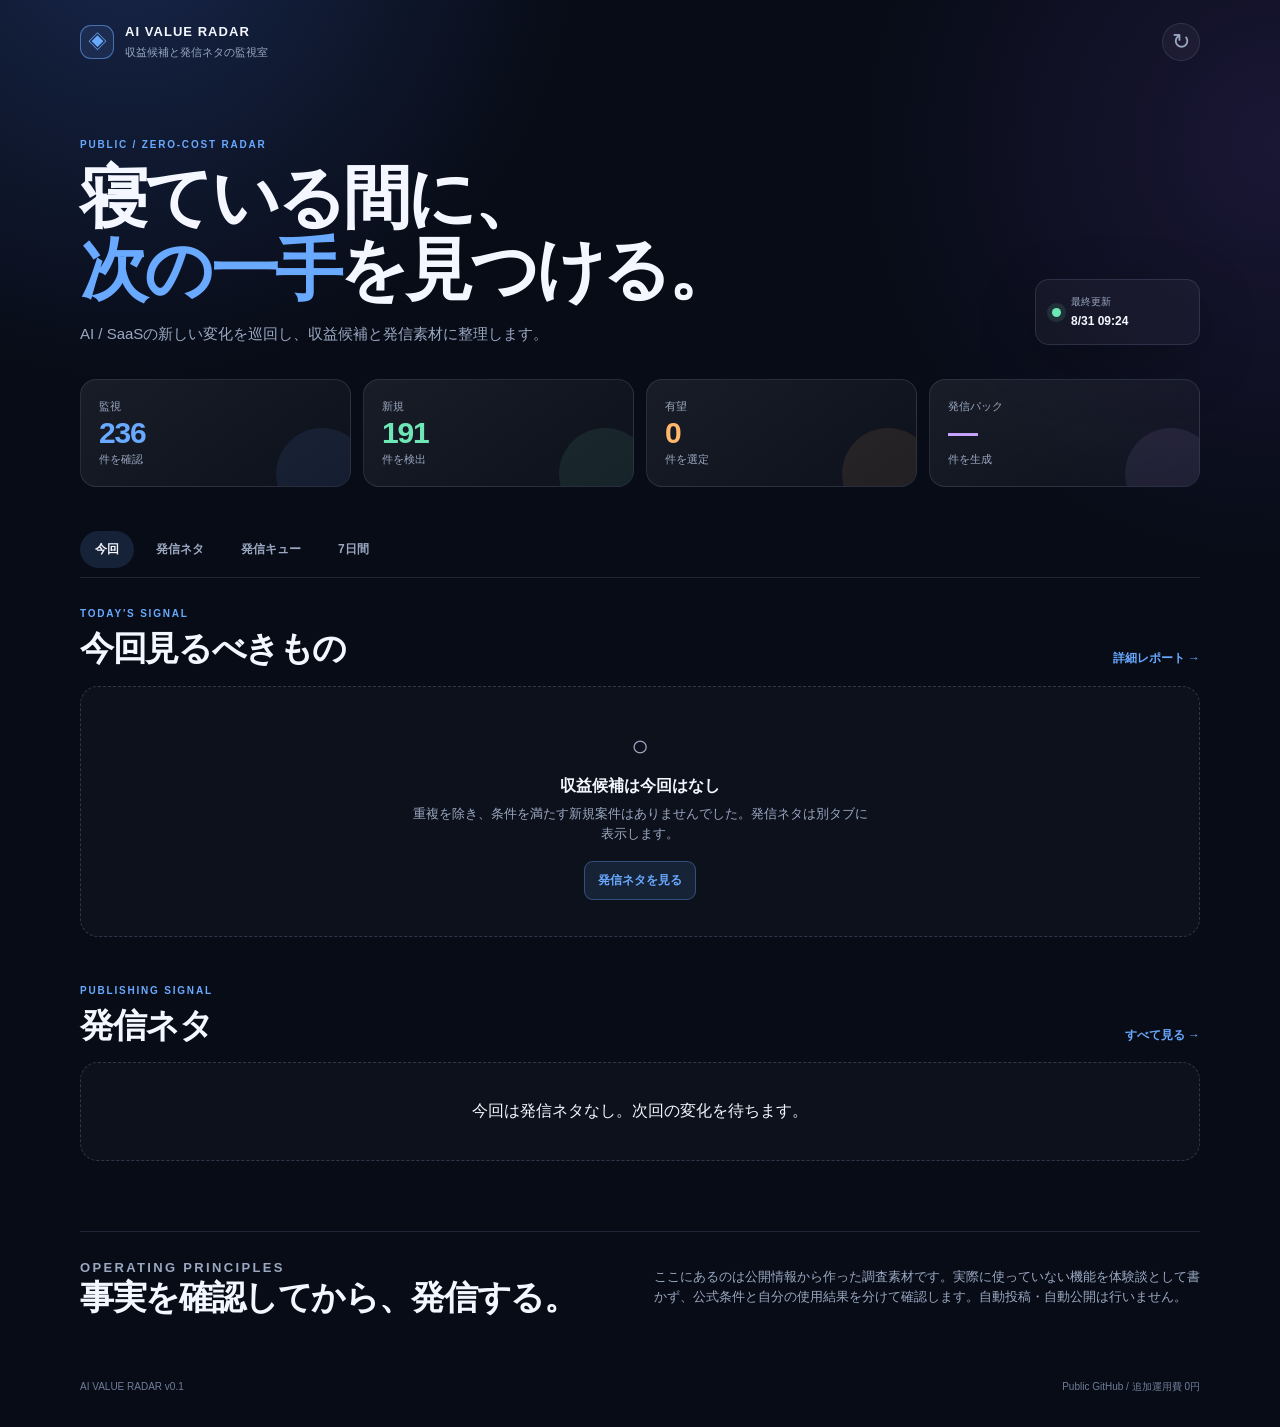
==== index.html @ b46e4bd2 "fix: bust dashboard script cache for pack viewer" ====
<!doctype html>
<html lang="ja">
<head>
  <meta charset="utf-8">
  <meta name="viewport" content="width=device-width, initial-scale=1, viewport-fit=cover">
  <meta name="theme-color" content="#0b1020">
  <meta name="description" content="AI VALUE RADARの最新収益候補、発信ネタ、発信キュー、7日間KPIを確認する静的ダッシュボード。">
  <title>AI VALUE RADAR</title>
  <link rel="stylesheet" href="assets/radar.css">
</head>
<body>
  <div class="shell">
    <header class="topbar">
      <a class="brand" href="./" aria-label="AI VALUE RADAR ホーム">
        <span class="brand-mark">◈</span>
        <span>
          <strong>AI VALUE RADAR</strong>
          <small>収益候補と発信ネタの監視室</small>
        </span>
      </a>
      <button class="icon-button" id="refresh-button" type="button" aria-label="データを更新">↻</button>
    </header>

    <main>
      <section class="hero">
        <div>
          <p class="eyebrow">PUBLIC / ZERO-COST RADAR</p>
          <h1>寝ている間に、<br><span>次の一手</span>を見つける。</h1>
          <p class="hero-copy">AI / SaaSの新しい変化を巡回し、収益候補と発信素材に整理します。</p>
        </div>
        <div class="status-card">
          <span class="status-dot"></span>
          <div>
            <small>最終更新</small>
            <strong id="last-updated">読み込み中…</strong>
          </div>
        </div>
      </section>

      <section class="stats-grid" aria-label="今回の数字">
        <article class="stat-card accent-blue">
          <span>監視</span>
          <strong id="stat-fetched">—</strong>
          <small>件を確認</small>
        </article>
        <article class="stat-card accent-green">
          <span>新規</span>
          <strong id="stat-new">—</strong>
          <small>件を検出</small>
        </article>
        <article class="stat-card accent-orange">
          <span>有望</span>
          <strong id="stat-promising">—</strong>
          <small>件を選定</small>
        </article>
        <article class="stat-card accent-purple">
          <span>発信パック</span>
          <strong id="stat-packs">—</strong>
          <small>件を生成</small>
        </article>
      </section>

      <nav class="tabs" aria-label="表示切り替え">
        <button class="tab is-active" data-tab="overview" type="button">今回</button>
        <button class="tab" data-tab="topics" type="button">発信ネタ</button>
        <button class="tab" data-tab="queue" type="button">発信キュー</button>
        <button class="tab" data-tab="metrics" type="button">7日間</button>
      </nav>

      <section class="tab-panel is-active" data-panel="overview">
        <div class="section-heading">
          <div>
            <p class="eyebrow">TODAY'S SIGNAL</p>
            <h2>今回見るべきもの</h2>
          </div>
          <a class="text-link" id="latest-link" href="data/latest.md">詳細レポート →</a>
        </div>
        <div id="revenue-list" class="card-list"></div>

        <div class="empty-state" id="revenue-empty" hidden>
          <div class="empty-icon">○</div>
          <h3>収益候補は今回はなし</h3>
          <p>重複を除き、条件を満たす新規案件はありませんでした。発信ネタは別タブに表示します。</p>
          <button class="soft-button" data-jump="topics" type="button">発信ネタを見る</button>
        </div>

        <div class="section-heading compact-heading">
          <div>
            <p class="eyebrow">PUBLISHING SIGNAL</p>
            <h2>発信ネタ</h2>
          </div>
          <button class="text-button" data-jump="topics" type="button">すべて見る →</button>
        </div>
        <div id="topic-preview" class="card-list"></div>
      </section>

      <section class="tab-panel" data-panel="topics">
        <div class="section-heading">
          <div>
            <p class="eyebrow">PUBLISHING SIGNAL</p>
            <h2>発信ネタ</h2>
          </div>
          <span class="count-pill" id="topic-count">0件</span>
        </div>
        <p class="section-note">収益候補とは別枠。新機能・料金変更・AI / SaaSの変化を、6つの切り口と30秒動画パックに変換しています。</p>
        <div id="topic-list" class="card-list"></div>
      </section>

      <section class="tab-panel" data-panel="queue">
        <div class="section-heading">
          <div>
            <p class="eyebrow">REUSE QUEUE</p>
            <h2>発信キュー</h2>
          </div>
          <a class="text-link" href="data/content_queue.md">Markdown →</a>
        </div>
        <div class="queue-summary" id="queue-summary"></div>
        <p class="section-note">note → X → Threads → 短尺動画の順で、1つのネタを使い切ります。Telegramから投稿済みを記録できます。</p>
        <div id="queue-list" class="queue-list"></div>
      </section>

      <section class="tab-panel" data-panel="metrics">
        <div class="section-heading">
          <div>
            <p class="eyebrow">LEARNING LOOP</p>
            <h2>7日間の検証</h2>
          </div>
          <span class="count-pill" id="metric-runs">0回</span>
        </div>
        <p class="section-note">最大のKPIは「朝起きたとき、この情報を見る価値があったか」です。Telegramのコマンドで記録します。</p>
        <div class="metric-list" id="metric-list"></div>
        <div class="commands-card">
          <p class="eyebrow">TELEGRAM COMMANDS</p>
          <h3>通知に返信して更新</h3>
          <code>/good コード</code>
          <code>/skip コード</code>
          <code>/trial コード　/used コード</code>
          <code>/posted コード note|x|threads|video</code>
        </div>
      </section>

      <section class="principles">
        <div>
          <p class="eyebrow">OPERATING PRINCIPLES</p>
          <h2>事実を確認してから、発信する。</h2>
        </div>
        <p>ここにあるのは公開情報から作った調査素材です。実際に使っていない機能を体験談として書かず、公式条件と自分の使用結果を分けて確認します。自動投稿・自動公開は行いません。</p>
      </section>
    </main>

    <footer class="footer">
      <span>AI VALUE RADAR v0.1</span>
      <span>Public GitHub / 追加運用費 0円</span>
    </footer>
  </div>
  <div class="toast" id="toast" role="status" aria-live="polite"></div>
  <script src="assets/radar.js?v=20260831-2" defer></script>
</body>
</html>
---- assets/radar.css ----
:root {
  color-scheme: dark;
  --bg: #080c17;
  --panel: #101727;
  --panel-2: #151e32;
  --line: rgba(157, 176, 215, .16);
  --text: #f4f7ff;
  --muted: #9aa8c1;
  --blue: #69a9ff;
  --green: #6ee7b7;
  --orange: #ffb86b;
  --purple: #c7a4ff;
  --shadow: 0 18px 60px rgba(0, 0, 0, .24);
}

* { box-sizing: border-box; }

html { background: var(--bg); }

body {
  margin: 0;
  min-width: 320px;
  color: var(--text);
  background:
    radial-gradient(circle at 10% -5%, rgba(77, 130, 255, .22), transparent 28rem),
    radial-gradient(circle at 100% 10%, rgba(145, 92, 255, .13), transparent 26rem),
    var(--bg);
  font-family: -apple-system, BlinkMacSystemFont, "Segoe UI", "Noto Sans JP", sans-serif;
  line-height: 1.55;
}

a { color: inherit; }

button { font: inherit; }

.shell { width: min(1120px, calc(100% - 32px)); margin: 0 auto; }

.topbar {
  display: flex;
  justify-content: space-between;
  align-items: center;
  padding: 22px 0;
}

.brand { display: inline-flex; align-items: center; gap: 11px; text-decoration: none; }
.brand-mark { display: grid; place-items: center; width: 34px; height: 34px; border: 1px solid rgba(105, 169, 255, .55); border-radius: 11px; color: var(--blue); background: rgba(105, 169, 255, .1); font-size: 19px; }
.brand strong, .brand small { display: block; }
.brand strong { letter-spacing: .08em; font-size: 13px; }
.brand small { margin-top: 2px; color: var(--muted); font-size: 11px; }

.icon-button, .soft-button, .text-button, .tab { cursor: pointer; border: 0; color: inherit; }
.icon-button { width: 38px; height: 38px; border: 1px solid var(--line); border-radius: 50%; background: rgba(255,255,255,.04); color: var(--muted); font-size: 22px; transition: .2s ease; }
.icon-button:hover { color: var(--text); border-color: rgba(105, 169, 255, .6); transform: rotate(20deg); }

.hero { display: flex; justify-content: space-between; align-items: end; gap: 24px; padding: 54px 0 34px; }
.eyebrow { margin: 0 0 8px; color: var(--blue); font-size: 10px; font-weight: 800; letter-spacing: .18em; }
h1, h2, h3, p { margin-top: 0; }
h1 { max-width: 670px; margin-bottom: 16px; font-size: clamp(34px, 6vw, 68px); line-height: 1.07; letter-spacing: -.055em; }
h1 span { color: var(--blue); }
.hero-copy { max-width: 560px; margin-bottom: 0; color: var(--muted); font-size: 15px; }
.status-card { display: flex; align-items: center; gap: 10px; min-width: 165px; padding: 14px 16px; border: 1px solid var(--line); border-radius: 14px; background: rgba(255,255,255,.035); box-shadow: var(--shadow); }
.status-dot { width: 9px; height: 9px; border-radius: 50%; background: var(--green); box-shadow: 0 0 0 5px rgba(110,231,183,.12); }
.status-card small, .status-card strong { display: block; }
.status-card small { color: var(--muted); font-size: 10px; }
.status-card strong { margin-top: 2px; font-size: 12px; }

.stats-grid { display: grid; grid-template-columns: repeat(4, 1fr); gap: 12px; }
.stat-card { position: relative; overflow: hidden; padding: 18px; border: 1px solid var(--line); border-radius: 16px; background: linear-gradient(145deg, rgba(255,255,255,.07), rgba(255,255,255,.025)); }
.stat-card::after { position: absolute; right: -18px; bottom: -34px; width: 92px; height: 92px; border-radius: 50%; background: currentColor; opacity: .09; content: ""; }
.stat-card span, .stat-card small { display: block; color: var(--muted); font-size: 11px; }
.stat-card strong { display: inline-block; margin: 3px 4px 0 0; font-size: 30px; line-height: 1; letter-spacing: -.04em; }
.accent-blue { color: var(--blue); } .accent-green { color: var(--green); } .accent-orange { color: var(--orange); } .accent-purple { color: var(--purple); }
.accent-blue span, .accent-blue small, .accent-green span, .accent-green small, .accent-orange span, .accent-orange small, .accent-purple span, .accent-purple small { color: var(--muted); }

.tabs { display: flex; gap: 7px; margin: 44px 0 28px; padding-bottom: 9px; border-bottom: 1px solid var(--line); overflow-x: auto; scrollbar-width: none; }
.tabs::-webkit-scrollbar { display: none; }
.tab { flex: 0 0 auto; padding: 9px 15px; border-radius: 999px; background: transparent; color: var(--muted); font-size: 12px; font-weight: 700; }
.tab:hover, .tab.is-active { background: rgba(105, 169, 255, .14); color: var(--text); }

.tab-panel { display: none; animation: rise .25s ease both; }
.tab-panel.is-active { display: block; }
@keyframes rise { from { opacity: 0; transform: translateY(5px); } to { opacity: 1; transform: none; } }
.section-heading { display: flex; justify-content: space-between; align-items: end; gap: 16px; margin: 0 0 18px; }
.compact-heading { margin-top: 46px; }
h2 { margin-bottom: 0; font-size: clamp(23px, 4vw, 34px); line-height: 1.12; letter-spacing: -.04em; }
h3 { margin-bottom: 7px; font-size: 16px; line-height: 1.3; }
.text-link, .text-button { color: var(--blue); font-size: 12px; font-weight: 700; text-decoration: none; white-space: nowrap; }
.text-button { padding: 0; background: none; }
.text-link:hover, .text-button:hover { text-decoration: underline; }
.count-pill { padding: 6px 10px; border: 1px solid var(--line); border-radius: 999px; color: var(--muted); font-size: 11px; }
.section-note { max-width: 720px; margin: -4px 0 18px; color: var(--muted); font-size: 13px; }

.card-list { display: grid; gap: 12px; }
.signal-card { position: relative; padding: 20px; border: 1px solid var(--line); border-radius: 18px; background: var(--panel); box-shadow: 0 10px 35px rgba(0,0,0,.14); }
.signal-card:hover { border-color: rgba(105, 169, 255, .42); }
.card-top { display: flex; justify-content: space-between; align-items: start; gap: 16px; }
.card-kicker { margin: 0 0 7px; color: var(--muted); font-size: 11px; }
.signal-card h3 { max-width: 720px; margin-bottom: 9px; font-size: 19px; }
.signal-card h3 a { text-decoration: none; }
.signal-card h3 a:hover { color: var(--blue); }
.score { flex: 0 0 auto; color: var(--green); font-size: 22px; font-weight: 800; line-height: 1; }
.score small { display: block; margin-top: 3px; color: var(--muted); font-size: 9px; font-weight: 500; text-align: right; }
.card-summary { max-width: 760px; margin: 0 0 12px; color: #c0cce0; font-size: 13px; }
.card-meta { display: flex; flex-wrap: wrap; gap: 7px 15px; color: var(--muted); font-size: 11px; }
.code { padding: 2px 6px; border-radius: 5px; background: rgba(255,255,255,.07); color: #dae5fa; font-family: ui-monospace, SFMono-Regular, Menlo, monospace; }
.card-actions { display: flex; flex-wrap: wrap; gap: 8px; margin-top: 15px; }
.action-link { display: inline-flex; align-items: center; padding: 7px 10px; border: 1px solid rgba(105,169,255,.32); border-radius: 9px; color: var(--blue); font-size: 11px; font-weight: 700; text-decoration: none; }
.action-link:hover { background: rgba(105,169,255,.12); }
.topic-card { background: linear-gradient(145deg, rgba(119, 91, 206, .13), var(--panel)); }
.topic-card .score { color: var(--purple); }

.empty-state { padding: 36px 22px; border: 1px dashed rgba(157,176,215,.24); border-radius: 18px; background: rgba(255,255,255,.025); text-align: center; }
.empty-icon { margin-bottom: 7px; color: var(--muted); font-size: 30px; }
.empty-state h3 { margin-bottom: 7px; }
.empty-state p { max-width: 460px; margin: 0 auto 17px; color: var(--muted); font-size: 13px; }
.soft-button { padding: 9px 13px; border: 1px solid rgba(105,169,255,.35); border-radius: 9px; background: rgba(105,169,255,.11); color: var(--blue); font-size: 12px; font-weight: 700; }

.queue-summary { display: grid; grid-template-columns: repeat(3, 1fr); gap: 9px; margin-bottom: 16px; }
.queue-stat { padding: 14px; border: 1px solid var(--line); border-radius: 13px; background: var(--panel); }
.queue-stat strong { display: block; font-size: 22px; } .queue-stat span { color: var(--muted); font-size: 10px; }
.queue-list { display: grid; gap: 10px; }
.queue-row { padding: 16px; border: 1px solid var(--line); border-radius: 15px; background: var(--panel); }
.queue-row h3 { margin: 0 0 4px; font-size: 15px; }
.queue-row h3 a { text-decoration: none; } .queue-row h3 a:hover { color: var(--blue); }
.queue-row small { color: var(--muted); }
.progress-track { display: grid; grid-template-columns: repeat(4, 1fr); gap: 4px; margin: 12px 0 7px; }
.progress-step { height: 6px; border-radius: 999px; background: rgba(255,255,255,.1); }
.progress-step.is-posted { background: var(--green); }
.progress-labels { display: flex; justify-content: space-between; color: var(--muted); font-size: 9px; }

.metric-list { display: grid; grid-template-columns: repeat(2, 1fr); gap: 10px; margin-bottom: 18px; }
.metric-row { display: flex; justify-content: space-between; align-items: center; padding: 15px 16px; border: 1px solid var(--line); border-radius: 13px; background: var(--panel); }
.metric-row span { color: var(--muted); font-size: 12px; } .metric-row strong { font-size: 22px; }
.commands-card { padding: 20px; border: 1px solid rgba(105,169,255,.25); border-radius: 17px; background: linear-gradient(145deg, rgba(105,169,255,.11), rgba(255,255,255,.025)); }
.commands-card h3 { margin-bottom: 13px; }
.commands-card code { display: block; width: fit-content; margin: 6px 0; padding: 5px 8px; border-radius: 7px; background: rgba(0,0,0,.22); color: #d5e4ff; font-size: 11px; }

.principles { display: grid; grid-template-columns: 1fr 1fr; gap: 28px; align-items: center; margin: 70px 0 40px; padding: 26px 0 0; border-top: 1px solid var(--line); }
.principles p { margin: 0; color: var(--muted); font-size: 13px; }
.footer { display: flex; justify-content: space-between; gap: 20px; padding: 23px 0 32px; color: #6f7e99; font-size: 10px; }
.toast { position: fixed; right: 16px; bottom: 16px; max-width: calc(100% - 32px); padding: 10px 13px; border: 1px solid rgba(110,231,183,.35); border-radius: 10px; background: #12261f; color: var(--green); font-size: 12px; opacity: 0; pointer-events: none; transform: translateY(10px); transition: .2s ease; }
.toast.is-visible { opacity: 1; transform: none; }

@media (max-width: 680px) {
  .shell { width: min(100% - 24px, 560px); }
  .topbar { padding: 16px 0; }
  .hero { display: block; padding: 35px 0 26px; }
  h1 { font-size: clamp(37px, 11vw, 58px); }
  .hero-copy { font-size: 13px; }
  .status-card { width: fit-content; min-width: 0; margin-top: 22px; }
  .stats-grid { grid-template-columns: repeat(2, 1fr); gap: 9px; }
  .stat-card { padding: 14px; } .stat-card strong { font-size: 27px; }
  .tabs { margin-top: 30px; }
  .section-heading { align-items: center; }
  .signal-card { padding: 16px; }
  .signal-card h3 { font-size: 16px; }
  .score { font-size: 19px; }
  .principles { display: block; margin-top: 50px; }
  .principles p { margin-top: 15px; }
  .footer { display: block; } .footer span { display: block; margin: 4px 0; }
}

@media (max-width: 420px) {
  .metric-list { grid-template-columns: 1fr; }
  .queue-summary { gap: 6px; }
  .queue-stat { padding: 11px 9px; } .queue-stat strong { font-size: 19px; }
  .queue-stat span { font-size: 9px; }
}
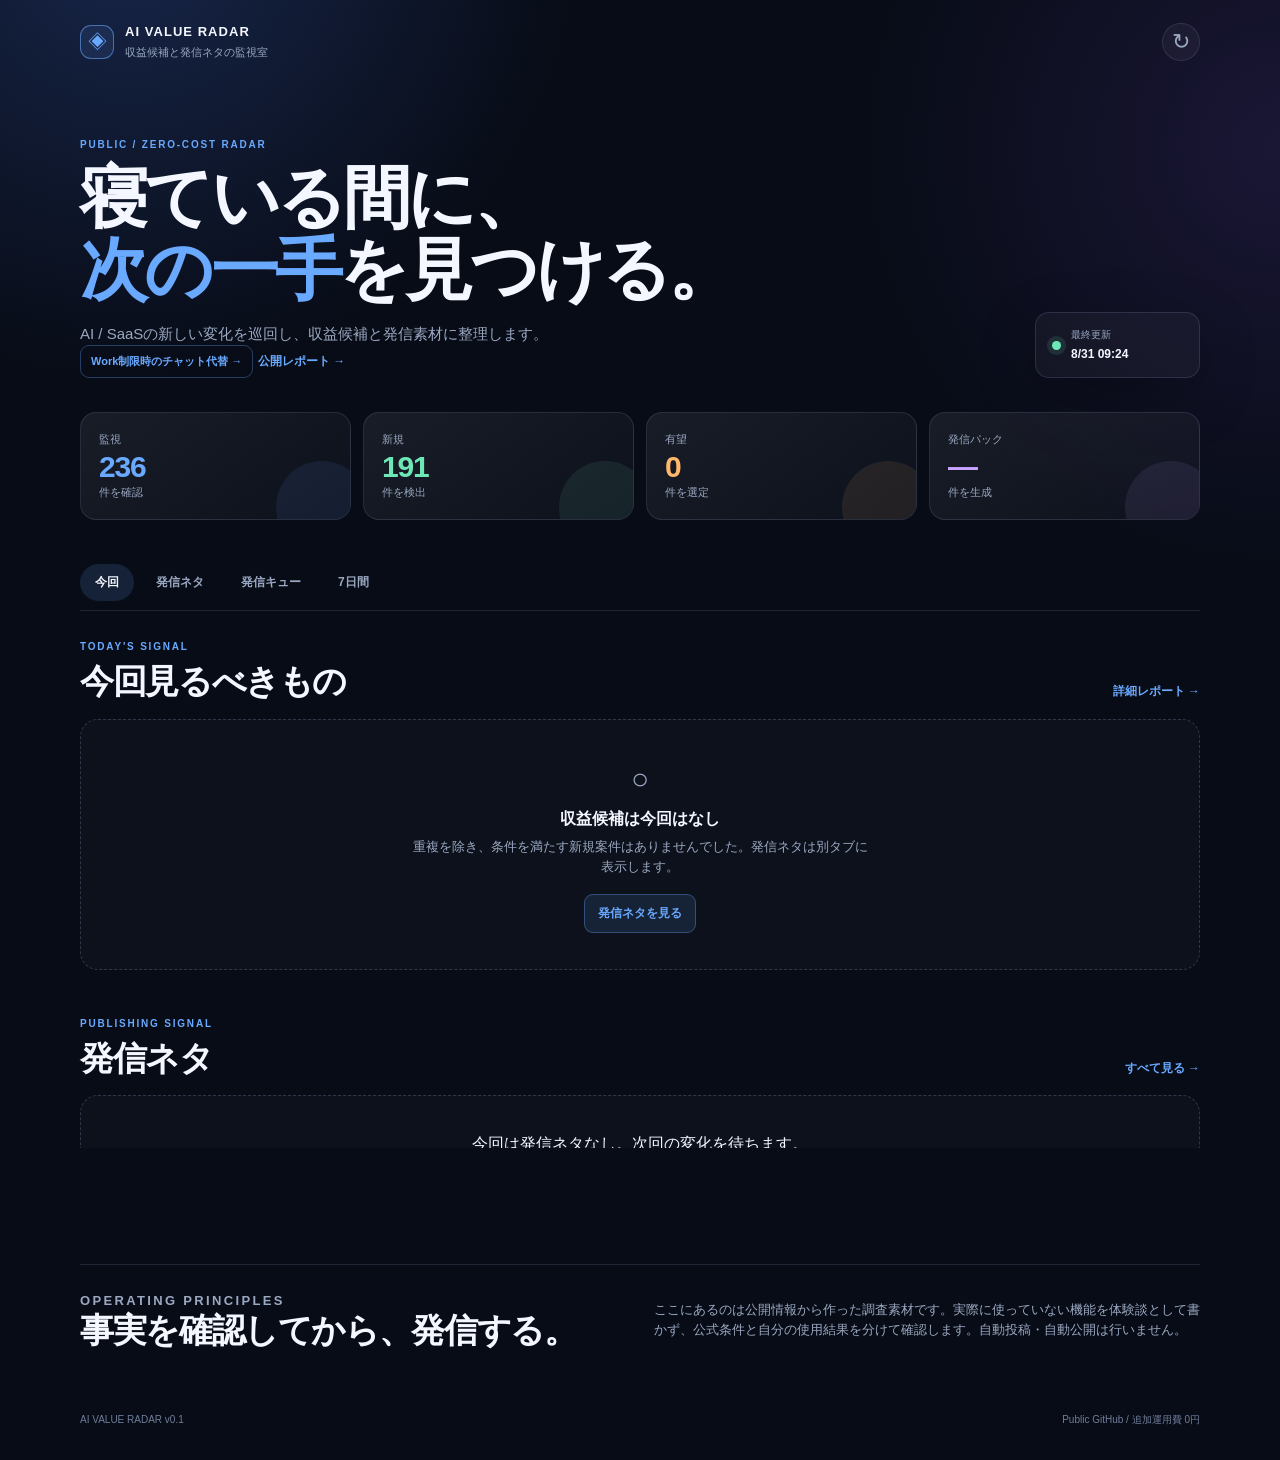
==== commit a1e4e403: "feat: add chat fallback link" ====
--- a/index.html
+++ b/index.html
@@ -27,6 +27,10 @@
           <p class="eyebrow">PUBLIC / ZERO-COST RADAR</p>
           <h1>寝ている間に、<br><span>次の一手</span>を見つける。</h1>
           <p class="hero-copy">AI / SaaSの新しい変化を巡回し、収益候補と発信素材に整理します。</p>
+          <div class="hero-links">
+            <a class="action-link" href="chat-fallback.html">Work制限時のチャット代替 →</a>
+            <a class="text-link" href="data/latest.md">公開レポート →</a>
+          </div>
         </div>
         <div class="status-card">
           <span class="status-dot"></span>
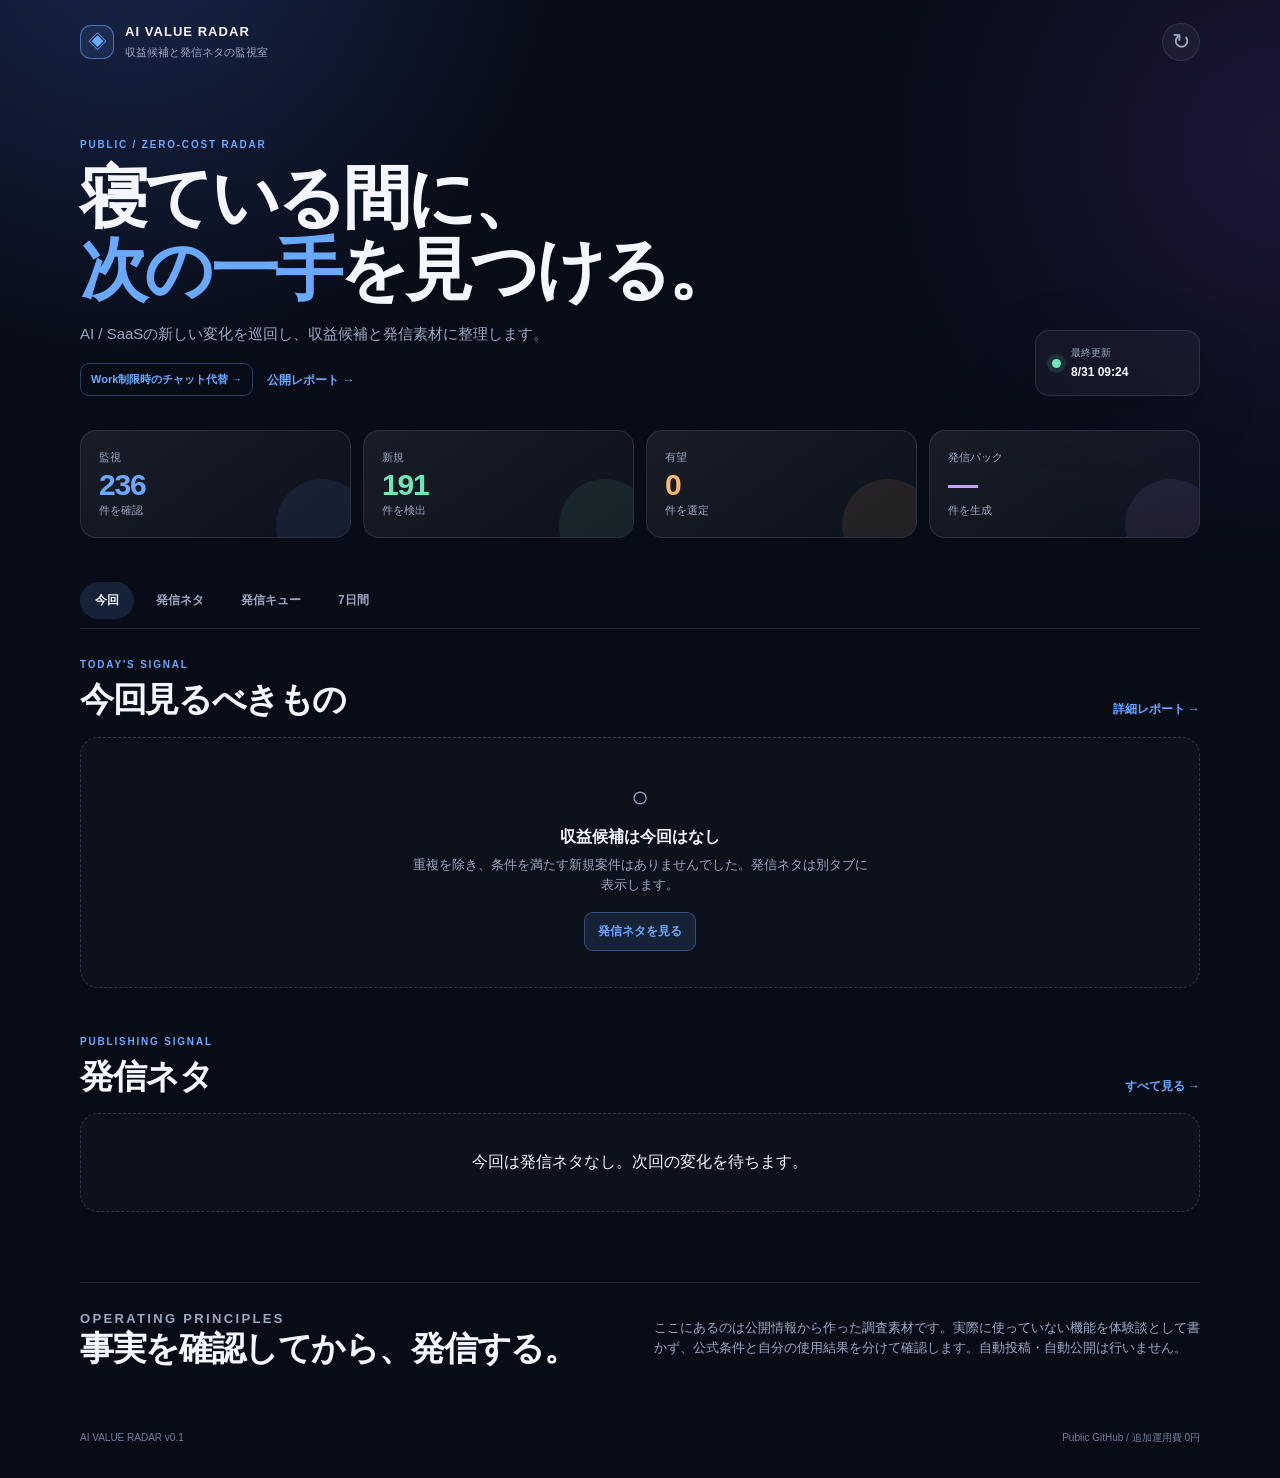
==== commit ad9823dd: "feat: document revenue tracking commands" ====
--- a/index.html
+++ b/index.html
@@ -140,6 +140,8 @@
           <code>/skip コード</code>
           <code>/trial コード　/used コード</code>
           <code>/posted コード note|x|threads|video</code>
+          <code>/validate コード signal|validated|rejected</code>
+          <code>/result コード views=100 clicks=5 signups=1 sales=0 revenue=0</code>
         </div>
       </section>
 
--- a/assets/radar.css
+++ b/assets/radar.css
@@ -58,6 +58,7 @@
 h1 { max-width: 670px; margin-bottom: 16px; font-size: clamp(34px, 6vw, 68px); line-height: 1.07; letter-spacing: -.055em; }
 h1 span { color: var(--blue); }
 .hero-copy { max-width: 560px; margin-bottom: 0; color: var(--muted); font-size: 15px; }
+.hero-links { display: flex; flex-wrap: wrap; align-items: center; gap: 10px 14px; margin-top: 18px; }
 .status-card { display: flex; align-items: center; gap: 10px; min-width: 165px; padding: 14px 16px; border: 1px solid var(--line); border-radius: 14px; background: rgba(255,255,255,.035); box-shadow: var(--shadow); }
 .status-dot { width: 9px; height: 9px; border-radius: 50%; background: var(--green); box-shadow: 0 0 0 5px rgba(110,231,183,.12); }
 .status-card small, .status-card strong { display: block; }
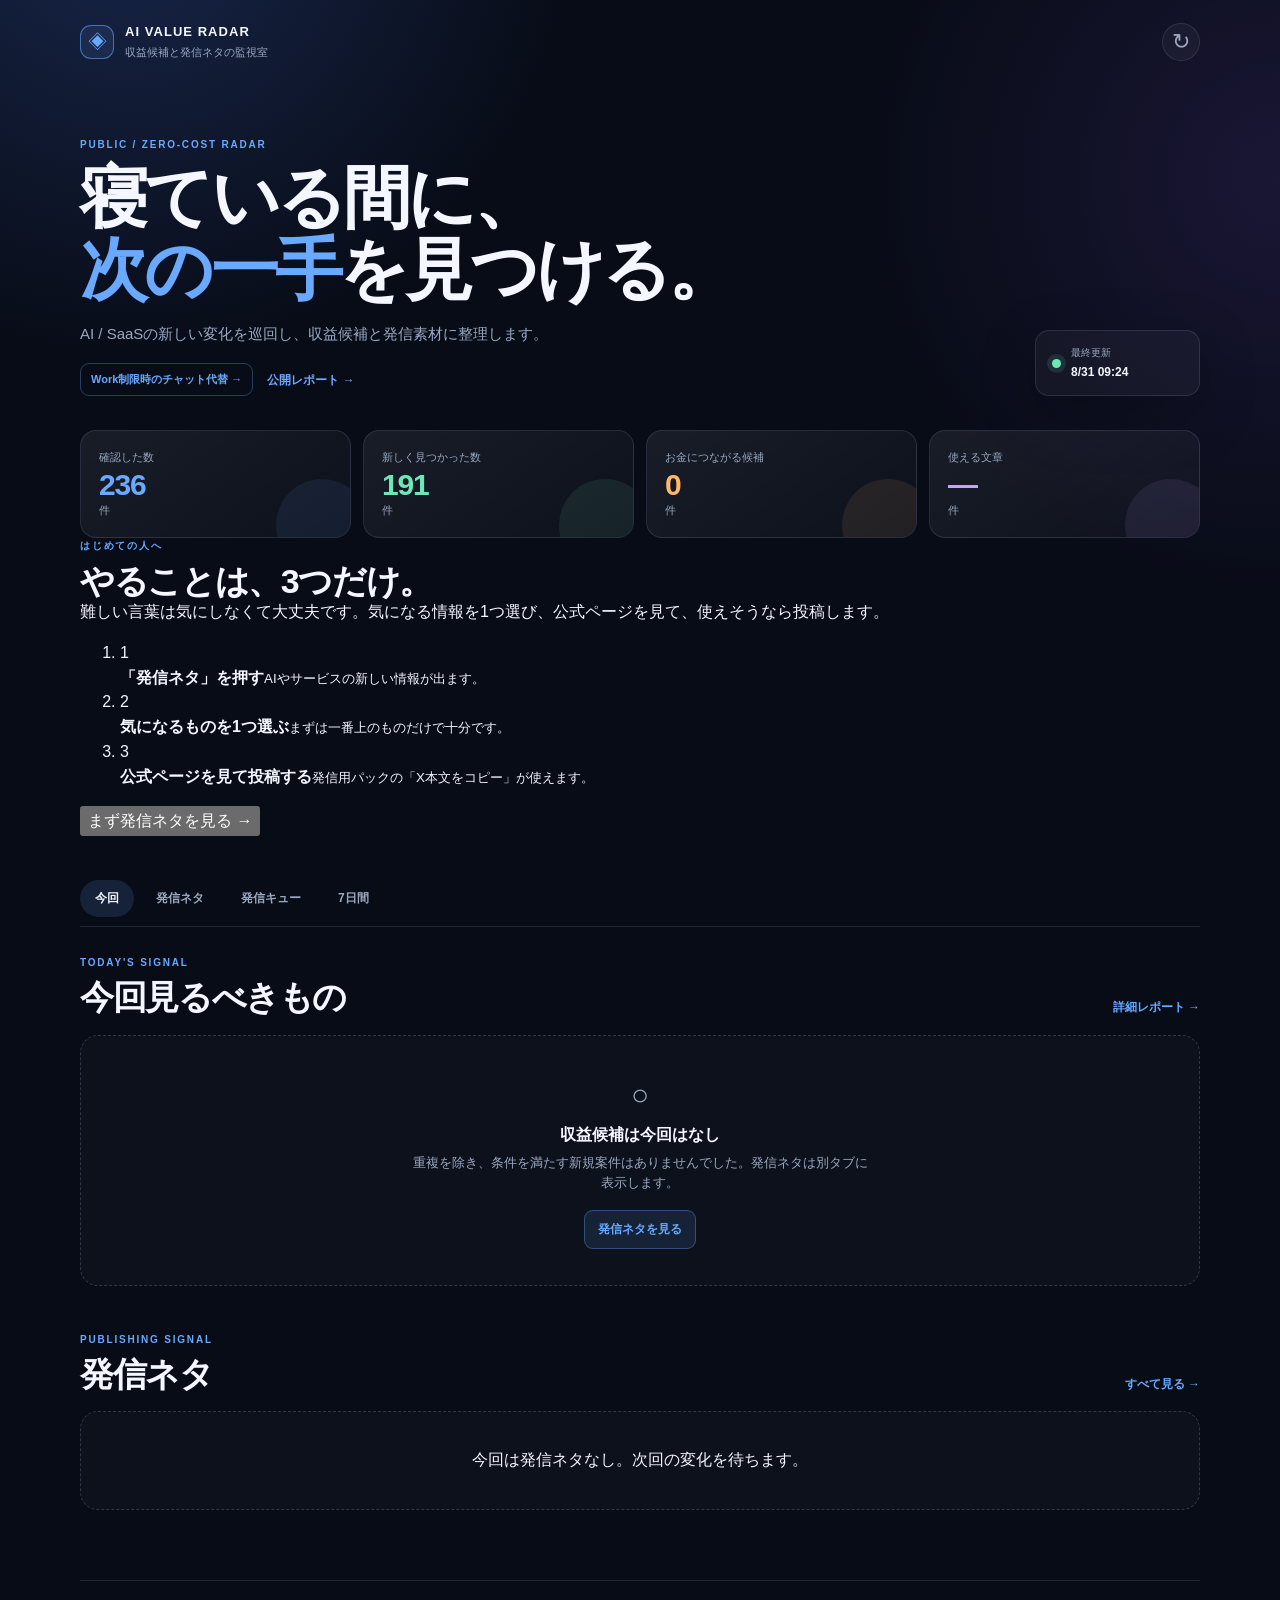
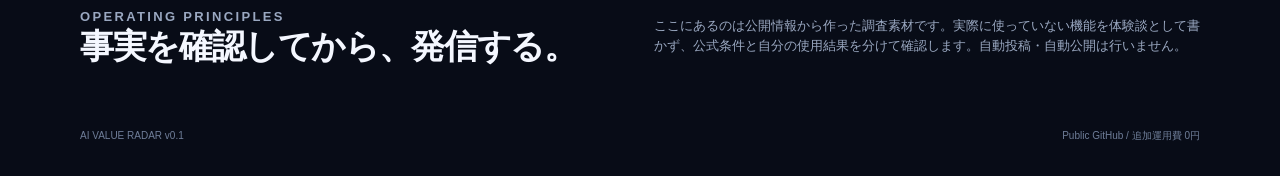
==== commit 4954a0f5: "Simplify dashboard for first-time users (index.html)" ====
--- a/index.html
+++ b/index.html
@@ -43,25 +43,48 @@
 
       <section class="stats-grid" aria-label="今回の数字">
         <article class="stat-card accent-blue">
-          <span>監視</span>
+          <span>確認した数</span>
           <strong id="stat-fetched">—</strong>
-          <small>件を確認</small>
+          <small>件</small>
         </article>
         <article class="stat-card accent-green">
-          <span>新規</span>
+          <span>新しく見つかった数</span>
           <strong id="stat-new">—</strong>
-          <small>件を検出</small>
+          <small>件</small>
         </article>
         <article class="stat-card accent-orange">
-          <span>有望</span>
+          <span>お金につながる候補</span>
           <strong id="stat-promising">—</strong>
-          <small>件を選定</small>
+          <small>件</small>
         </article>
         <article class="stat-card accent-purple">
-          <span>発信パック</span>
+          <span>使える文章</span>
           <strong id="stat-packs">—</strong>
-          <small>件を生成</small>
+          <small>件</small>
         </article>
+      </section>
+
+      <section class="easy-guide" aria-labelledby="easy-guide-title">
+        <div class="easy-guide-intro">
+          <p class="eyebrow">はじめての人へ</p>
+          <h2 id="easy-guide-title">やることは、3つだけ。</h2>
+          <p>難しい言葉は気にしなくて大丈夫です。気になる情報を1つ選び、公式ページを見て、使えそうなら投稿します。</p>
+        </div>
+        <ol class="easy-steps">
+          <li>
+            <span class="easy-step-number">1</span>
+            <div><strong>「発信ネタ」を押す</strong><small>AIやサービスの新しい情報が出ます。</small></div>
+          </li>
+          <li>
+            <span class="easy-step-number">2</span>
+            <div><strong>気になるものを1つ選ぶ</strong><small>まずは一番上のものだけで十分です。</small></div>
+          </li>
+          <li>
+            <span class="easy-step-number">3</span>
+            <div><strong>公式ページを見て投稿する</strong><small>発信用パックの「X本文をコピー」が使えます。</small></div>
+          </li>
+        </ol>
+        <button class="easy-start" data-jump="topics" type="button">まず発信ネタを見る →</button>
       </section>
 
       <nav class="tabs" aria-label="表示切り替え">
@@ -106,7 +129,7 @@
           </div>
           <span class="count-pill" id="topic-count">0件</span>
         </div>
-        <p class="section-note">収益候補とは別枠。新機能・料金変更・AI / SaaSの変化を、6つの切り口と30秒動画パックに変換しています。</p>
+        <p class="section-note">ここには、Xやnoteの話題になりそうな情報が出ます。まずは「これは何か」だけ見れば大丈夫です。</p>
         <div id="topic-list" class="card-list"></div>
       </section>
 
@@ -119,7 +142,7 @@
           <a class="text-link" href="data/content_queue.md">Markdown →</a>
         </div>
         <div class="queue-summary" id="queue-summary"></div>
-        <p class="section-note">note → X → Threads → 短尺動画の順で、1つのネタを使い切ります。Telegramから投稿済みを記録できます。</p>
+        <p class="section-note">1つのネタを、note・X・Threads・動画に使い回せます。投稿したらTelegramで記録します。</p>
         <div id="queue-list" class="queue-list"></div>
       </section>
 
@@ -131,7 +154,7 @@
           </div>
           <span class="count-pill" id="metric-runs">0回</span>
         </div>
-        <p class="section-note">最大のKPIは「朝起きたとき、この情報を見る価値があったか」です。Telegramのコマンドで記録します。</p>
+        <p class="section-note">ここは、どの情報が本当に役立ったかを後から確認する場所です。最初は見なくても大丈夫です。</p>
         <div class="metric-list" id="metric-list"></div>
         <div class="commands-card">
           <p class="eyebrow">TELEGRAM COMMANDS</p>
@@ -140,6 +163,7 @@
           <code>/skip コード</code>
           <code>/trial コード　/used コード</code>
           <code>/posted コード note|x|threads|video</code>
+          <code>/posturl コード https://公開した投稿のURL</code>
           <code>/validate コード signal|validated|rejected</code>
           <code>/result コード views=100 clicks=5 signups=1 sales=0 revenue=0</code>
         </div>
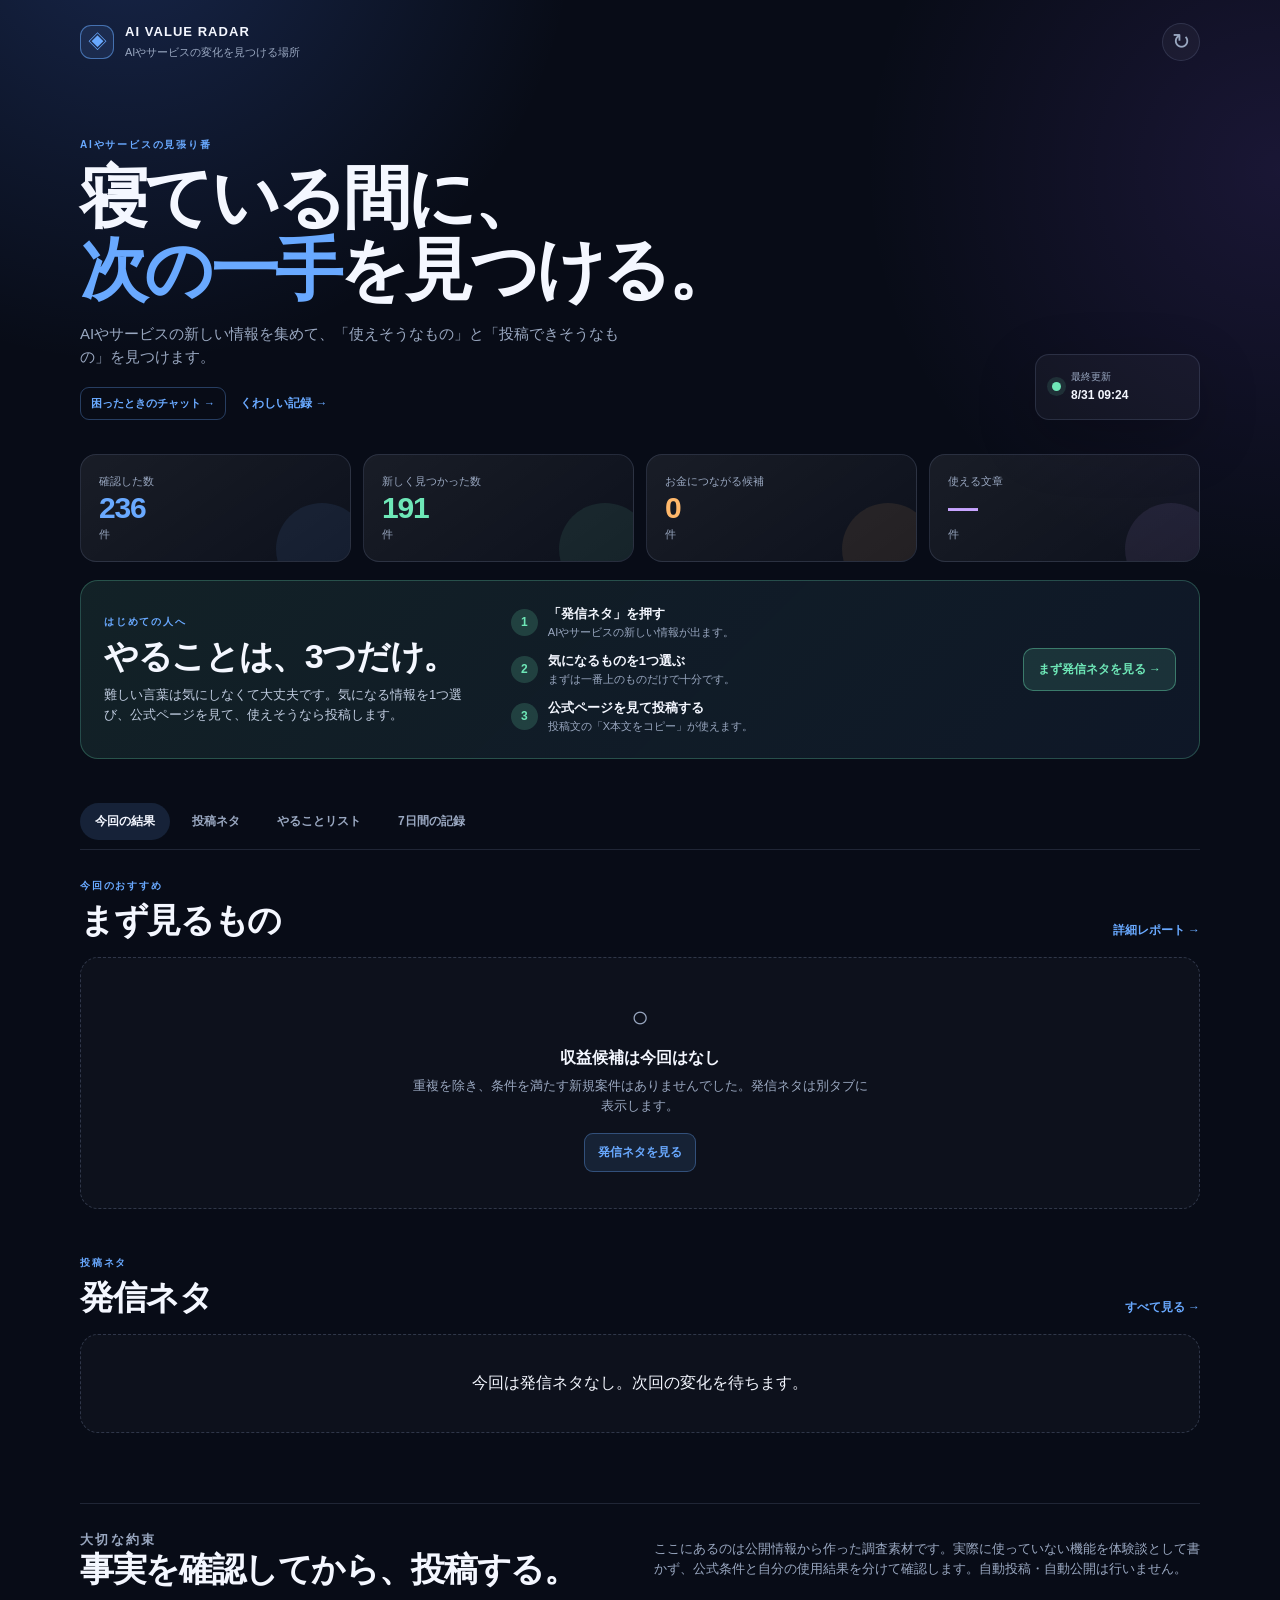
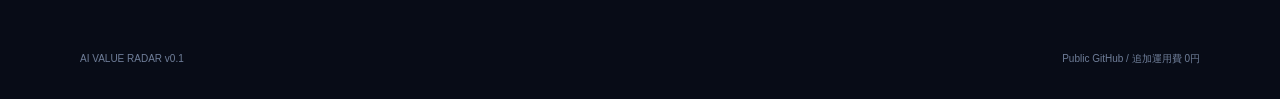
==== commit 123158af: "Make dashboard labels easier to understand (index.html)" ====
--- a/index.html
+++ b/index.html
@@ -4,7 +4,7 @@
   <meta charset="utf-8">
   <meta name="viewport" content="width=device-width, initial-scale=1, viewport-fit=cover">
   <meta name="theme-color" content="#0b1020">
-  <meta name="description" content="AI VALUE RADARの最新収益候補、発信ネタ、発信キュー、7日間KPIを確認する静的ダッシュボード。">
+  <meta name="description" content="AIやサービスの新しい情報から、使えそうなものと投稿ネタを見つけるAI VALUE RADAR。">
   <title>AI VALUE RADAR</title>
   <link rel="stylesheet" href="assets/radar.css">
 </head>
@@ -15,7 +15,7 @@
         <span class="brand-mark">◈</span>
         <span>
           <strong>AI VALUE RADAR</strong>
-          <small>収益候補と発信ネタの監視室</small>
+          <small>AIやサービスの変化を見つける場所</small>
         </span>
       </a>
       <button class="icon-button" id="refresh-button" type="button" aria-label="データを更新">↻</button>
@@ -24,12 +24,12 @@
     <main>
       <section class="hero">
         <div>
-          <p class="eyebrow">PUBLIC / ZERO-COST RADAR</p>
+          <p class="eyebrow">AIやサービスの見張り番</p>
           <h1>寝ている間に、<br><span>次の一手</span>を見つける。</h1>
-          <p class="hero-copy">AI / SaaSの新しい変化を巡回し、収益候補と発信素材に整理します。</p>
+          <p class="hero-copy">AIやサービスの新しい情報を集めて、「使えそうなもの」と「投稿できそうなもの」を見つけます。</p>
           <div class="hero-links">
-            <a class="action-link" href="chat-fallback.html">Work制限時のチャット代替 →</a>
-            <a class="text-link" href="data/latest.md">公開レポート →</a>
+            <a class="action-link" href="chat-fallback.html">困ったときのチャット →</a>
+            <a class="text-link" href="data/latest.md">くわしい記録 →</a>
           </div>
         </div>
         <div class="status-card">
@@ -81,24 +81,24 @@
           </li>
           <li>
             <span class="easy-step-number">3</span>
-            <div><strong>公式ページを見て投稿する</strong><small>発信用パックの「X本文をコピー」が使えます。</small></div>
+            <div><strong>公式ページを見て投稿する</strong><small>投稿文の「X本文をコピー」が使えます。</small></div>
           </li>
         </ol>
         <button class="easy-start" data-jump="topics" type="button">まず発信ネタを見る →</button>
       </section>
 
       <nav class="tabs" aria-label="表示切り替え">
-        <button class="tab is-active" data-tab="overview" type="button">今回</button>
-        <button class="tab" data-tab="topics" type="button">発信ネタ</button>
-        <button class="tab" data-tab="queue" type="button">発信キュー</button>
-        <button class="tab" data-tab="metrics" type="button">7日間</button>
+        <button class="tab is-active" data-tab="overview" type="button">今回の結果</button>
+        <button class="tab" data-tab="topics" type="button">投稿ネタ</button>
+        <button class="tab" data-tab="queue" type="button">やることリスト</button>
+        <button class="tab" data-tab="metrics" type="button">7日間の記録</button>
       </nav>
 
       <section class="tab-panel is-active" data-panel="overview">
         <div class="section-heading">
           <div>
-            <p class="eyebrow">TODAY'S SIGNAL</p>
-            <h2>今回見るべきもの</h2>
+            <p class="eyebrow">今回のおすすめ</p>
+            <h2>まず見るもの</h2>
           </div>
           <a class="text-link" id="latest-link" href="data/latest.md">詳細レポート →</a>
         </div>
@@ -113,7 +113,7 @@
 
         <div class="section-heading compact-heading">
           <div>
-            <p class="eyebrow">PUBLISHING SIGNAL</p>
+            <p class="eyebrow">投稿ネタ</p>
             <h2>発信ネタ</h2>
           </div>
           <button class="text-button" data-jump="topics" type="button">すべて見る →</button>
@@ -124,7 +124,7 @@
       <section class="tab-panel" data-panel="topics">
         <div class="section-heading">
           <div>
-            <p class="eyebrow">PUBLISHING SIGNAL</p>
+            <p class="eyebrow">投稿ネタ</p>
             <h2>発信ネタ</h2>
           </div>
           <span class="count-pill" id="topic-count">0件</span>
@@ -136,8 +136,8 @@
       <section class="tab-panel" data-panel="queue">
         <div class="section-heading">
           <div>
-            <p class="eyebrow">REUSE QUEUE</p>
-            <h2>発信キュー</h2>
+            <p class="eyebrow">やることリスト</p>
+            <h2>やることリスト</h2>
           </div>
           <a class="text-link" href="data/content_queue.md">Markdown →</a>
         </div>
@@ -149,16 +149,16 @@
       <section class="tab-panel" data-panel="metrics">
         <div class="section-heading">
           <div>
-            <p class="eyebrow">LEARNING LOOP</p>
-            <h2>7日間の検証</h2>
+            <p class="eyebrow">7日間の記録</p>
+            <h2>どれが役立ったか</h2>
           </div>
           <span class="count-pill" id="metric-runs">0回</span>
         </div>
-        <p class="section-note">ここは、どの情報が本当に役立ったかを後から確認する場所です。最初は見なくても大丈夫です。</p>
+          <p class="section-note">「この情報を見てよかったか」を記録すると、少しずつおすすめが上手くなります。最初は見なくても大丈夫です。</p>
         <div class="metric-list" id="metric-list"></div>
         <div class="commands-card">
-          <p class="eyebrow">TELEGRAM COMMANDS</p>
-          <h3>通知に返信して更新</h3>
+          <p class="eyebrow">Telegramの使い方</p>
+          <h3>投稿したら、通知に返信して記録</h3>
           <code>/good コード</code>
           <code>/skip コード</code>
           <code>/trial コード　/used コード</code>
@@ -171,8 +171,8 @@
 
       <section class="principles">
         <div>
-          <p class="eyebrow">OPERATING PRINCIPLES</p>
-          <h2>事実を確認してから、発信する。</h2>
+          <p class="eyebrow">大切な約束</p>
+          <h2>事実を確認してから、投稿する。</h2>
         </div>
         <p>ここにあるのは公開情報から作った調査素材です。実際に使っていない機能を体験談として書かず、公式条件と自分の使用結果を分けて確認します。自動投稿・自動公開は行いません。</p>
       </section>
@@ -184,6 +184,6 @@
     </footer>
   </div>
   <div class="toast" id="toast" role="status" aria-live="polite"></div>
-  <script src="assets/radar.js?v=20260831-2" defer></script>
+  <script src="assets/radar.js?v=20260831-3" defer></script>
 </body>
 </html>
--- a/assets/radar.css
+++ b/assets/radar.css
@@ -72,6 +72,18 @@
 .stat-card strong { display: inline-block; margin: 3px 4px 0 0; font-size: 30px; line-height: 1; letter-spacing: -.04em; }
 .accent-blue { color: var(--blue); } .accent-green { color: var(--green); } .accent-orange { color: var(--orange); } .accent-purple { color: var(--purple); }
 .accent-blue span, .accent-blue small, .accent-green span, .accent-green small, .accent-orange span, .accent-orange small, .accent-purple span, .accent-purple small { color: var(--muted); }
+
+.easy-guide { display: grid; grid-template-columns: 1.1fr 1.4fr auto; gap: 22px; align-items: center; margin-top: 18px; padding: 23px; border: 1px solid rgba(110,231,183,.25); border-radius: 18px; background: linear-gradient(135deg, rgba(110,231,183,.1), rgba(105,169,255,.07)); }
+.easy-guide h2 { margin-bottom: 9px; }
+.easy-guide-intro > p:last-child { max-width: 370px; margin-bottom: 0; color: #c0cce0; font-size: 13px; }
+.easy-steps { display: grid; gap: 10px; margin: 0; padding: 0; list-style: none; }
+.easy-steps li { display: flex; align-items: center; gap: 10px; }
+.easy-step-number { display: grid; flex: 0 0 auto; place-items: center; width: 27px; height: 27px; border-radius: 50%; background: rgba(110,231,183,.18); color: var(--green); font-size: 12px; font-weight: 800; }
+.easy-steps strong, .easy-steps small { display: block; }
+.easy-steps strong { font-size: 13px; }
+.easy-steps small { color: var(--muted); font-size: 11px; }
+.easy-start { cursor: pointer; padding: 11px 14px; border: 1px solid rgba(110,231,183,.4); border-radius: 10px; background: rgba(110,231,183,.13); color: var(--green); font-size: 12px; font-weight: 800; white-space: nowrap; }
+.easy-start:hover { background: rgba(110,231,183,.2); }
 
 .tabs { display: flex; gap: 7px; margin: 44px 0 28px; padding-bottom: 9px; border-bottom: 1px solid var(--line); overflow-x: auto; scrollbar-width: none; }
 .tabs::-webkit-scrollbar { display: none; }
@@ -151,6 +163,9 @@
   .status-card { width: fit-content; min-width: 0; margin-top: 22px; }
   .stats-grid { grid-template-columns: repeat(2, 1fr); gap: 9px; }
   .stat-card { padding: 14px; } .stat-card strong { font-size: 27px; }
+  .easy-guide { display: block; padding: 18px; }
+  .easy-guide-intro > p:last-child { margin-bottom: 17px; }
+  .easy-start { width: 100%; margin-top: 17px; }
   .tabs { margin-top: 30px; }
   .section-heading { align-items: center; }
   .signal-card { padding: 16px; }
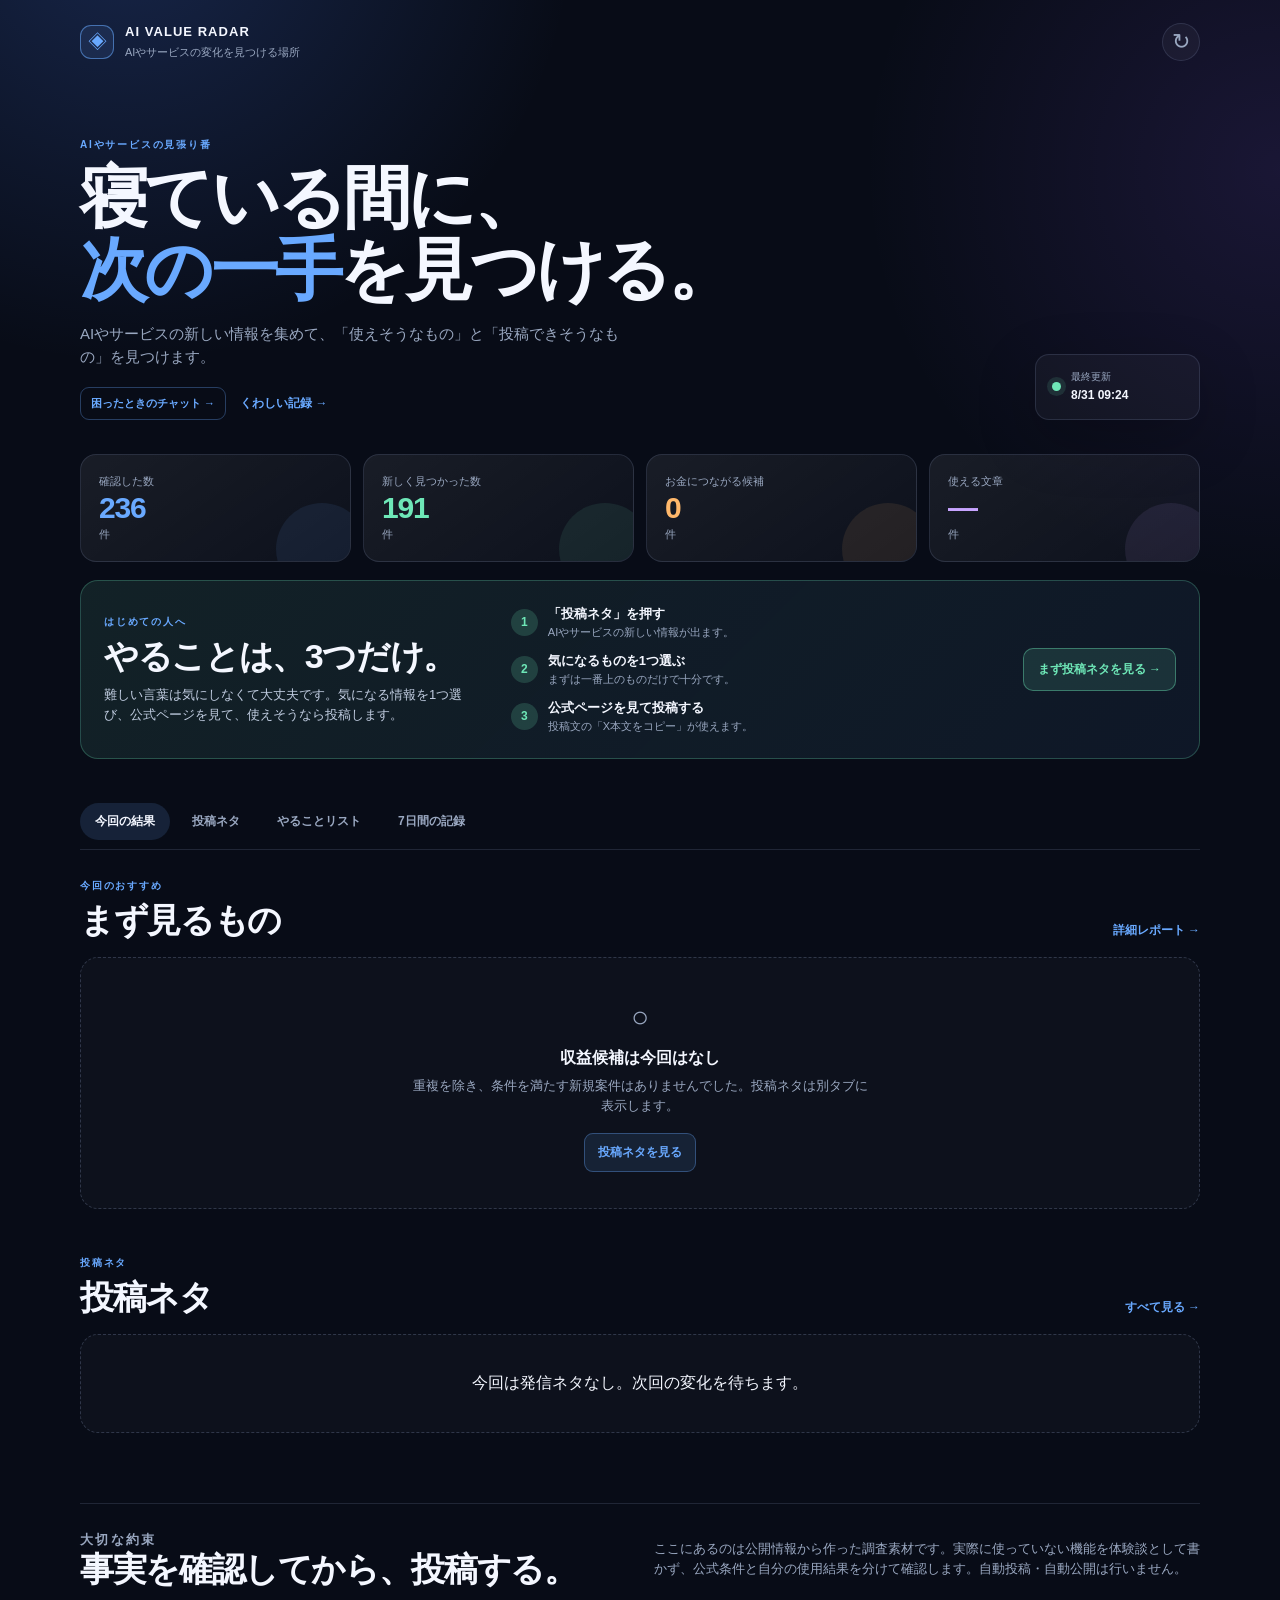
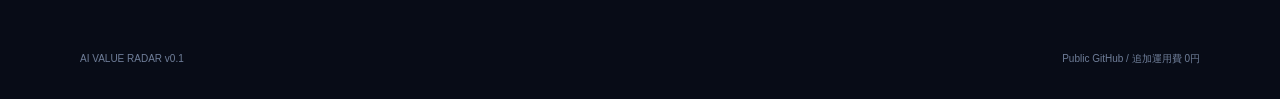
==== commit a05cdaee: "Add clear posting action to beginner dashboard (index.html)" ====
--- a/index.html
+++ b/index.html
@@ -73,7 +73,7 @@
         <ol class="easy-steps">
           <li>
             <span class="easy-step-number">1</span>
-            <div><strong>「発信ネタ」を押す</strong><small>AIやサービスの新しい情報が出ます。</small></div>
+            <div><strong>「投稿ネタ」を押す</strong><small>AIやサービスの新しい情報が出ます。</small></div>
           </li>
           <li>
             <span class="easy-step-number">2</span>
@@ -84,7 +84,7 @@
             <div><strong>公式ページを見て投稿する</strong><small>投稿文の「X本文をコピー」が使えます。</small></div>
           </li>
         </ol>
-        <button class="easy-start" data-jump="topics" type="button">まず発信ネタを見る →</button>
+        <button class="easy-start" data-jump="topics" type="button">まず投稿ネタを見る →</button>
       </section>
 
       <nav class="tabs" aria-label="表示切り替え">
@@ -107,14 +107,14 @@
         <div class="empty-state" id="revenue-empty" hidden>
           <div class="empty-icon">○</div>
           <h3>収益候補は今回はなし</h3>
-          <p>重複を除き、条件を満たす新規案件はありませんでした。発信ネタは別タブに表示します。</p>
-          <button class="soft-button" data-jump="topics" type="button">発信ネタを見る</button>
+          <p>重複を除き、条件を満たす新規案件はありませんでした。投稿ネタは別タブに表示します。</p>
+          <button class="soft-button" data-jump="topics" type="button">投稿ネタを見る</button>
         </div>
 
         <div class="section-heading compact-heading">
           <div>
             <p class="eyebrow">投稿ネタ</p>
-            <h2>発信ネタ</h2>
+            <h2>投稿ネタ</h2>
           </div>
           <button class="text-button" data-jump="topics" type="button">すべて見る →</button>
         </div>
@@ -125,7 +125,7 @@
         <div class="section-heading">
           <div>
             <p class="eyebrow">投稿ネタ</p>
-            <h2>発信ネタ</h2>
+            <h2>投稿ネタ</h2>
           </div>
           <span class="count-pill" id="topic-count">0件</span>
         </div>
